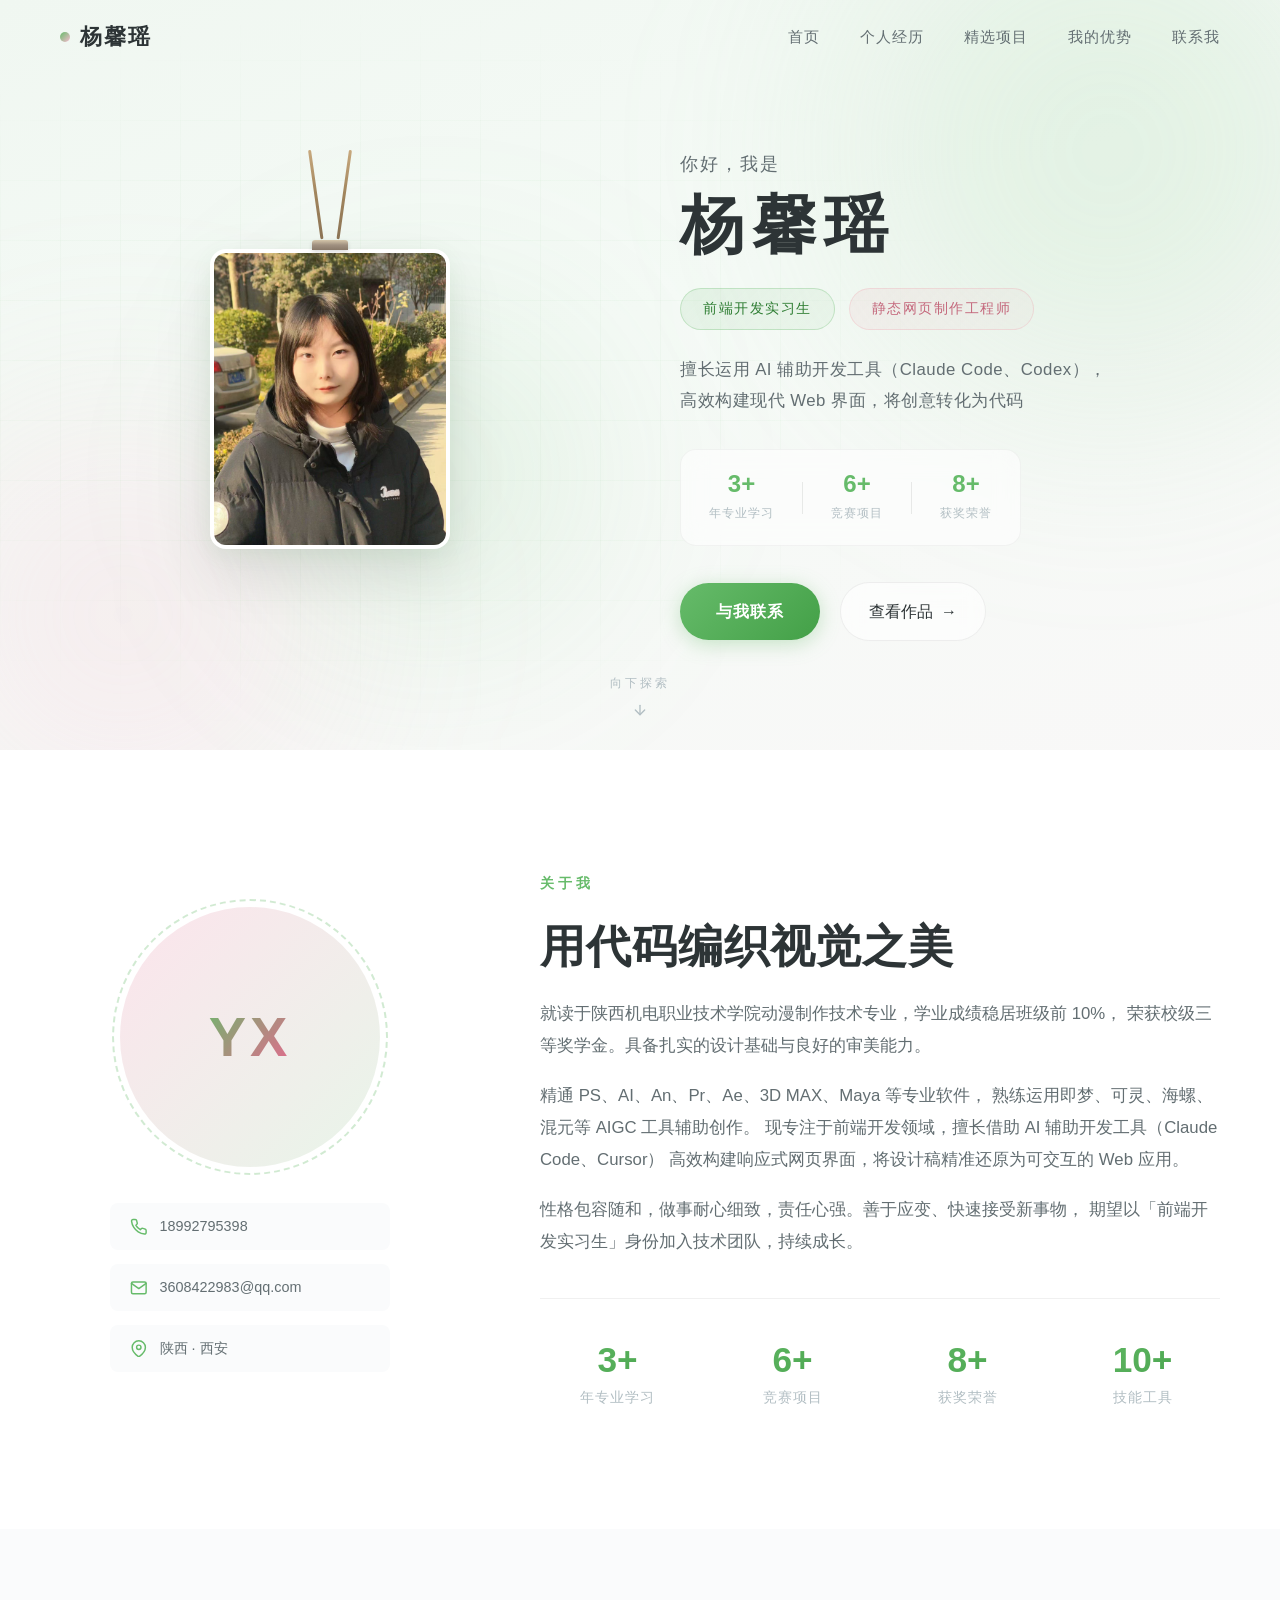
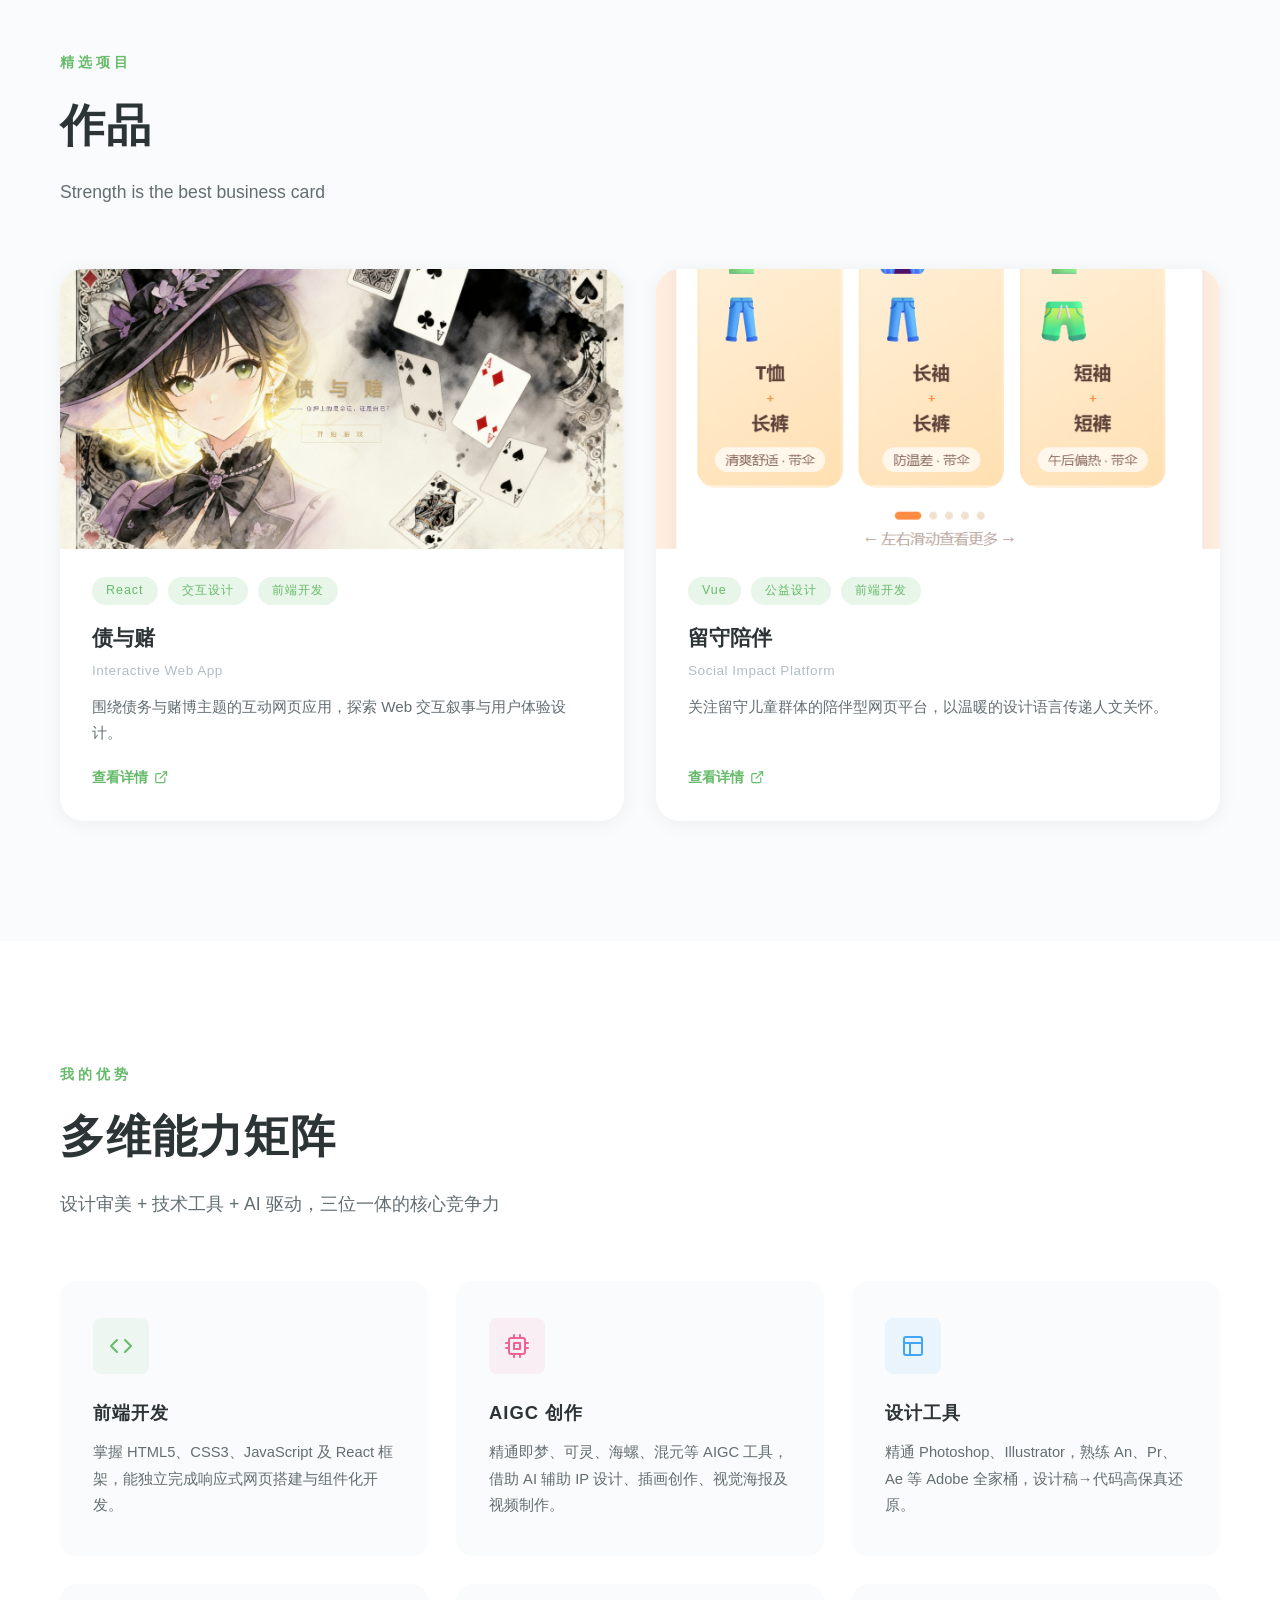
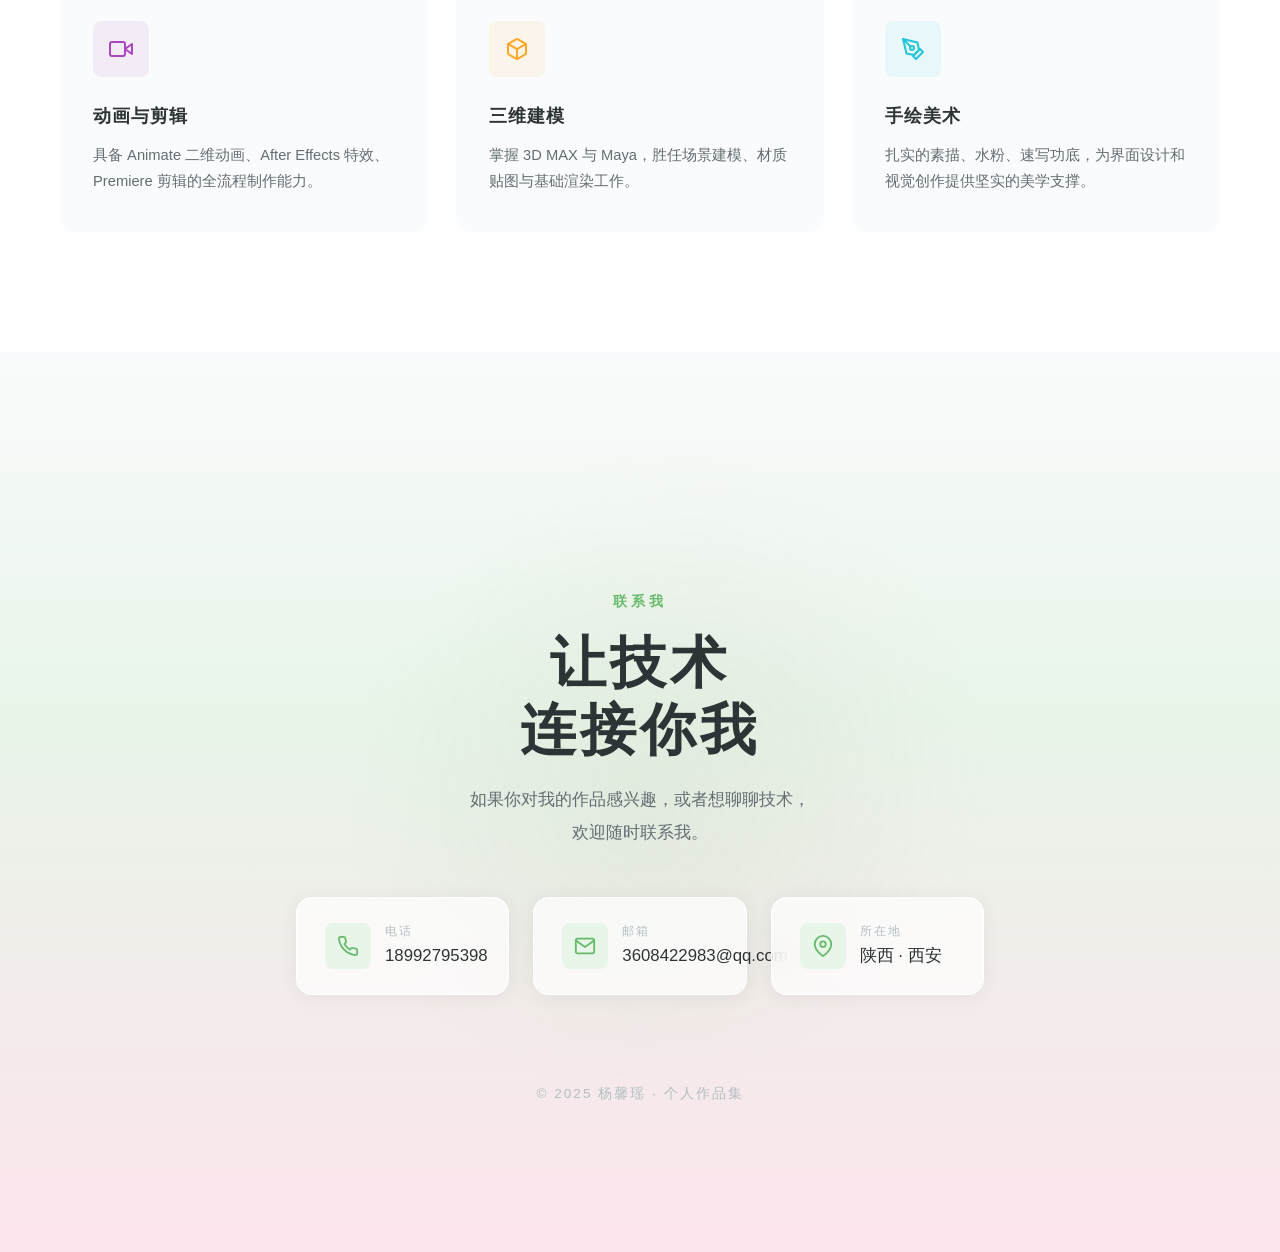
==== index.html @ 89c1836a "Deploy to GitHub Pages" ====
<!DOCTYPE html>
<html lang="zh-CN">
  <head>
    <meta charset="UTF-8" />
    <meta name="viewport" content="width=device-width, initial-scale=1.0" />
    <title>杨馨瑶 - 前端开发实习生 | 个人作品集</title>
    <link rel="icon" type="image/svg+xml" href="data:image/svg+xml,<svg xmlns='http://www.w3.org/2000/svg' viewBox='0 0 100 100'><text y='.9em' font-size='90'>💚</text></svg>" />
    <script type="module" crossorigin src="/assets/index-_uVjCyEk.js"></script>
    <link rel="stylesheet" crossorigin href="/assets/index-Brc1gllk.css">
  </head>
  <body>
    <div id="root"></div>
  </body>
</html>
---- assets/index-Brc1gllk.css ----
.navbar{position:fixed;top:0;left:0;right:0;z-index:1000;padding:20px 0;transition:all .35s cubic-bezier(.4,0,.2,1)}.navbar--scrolled{background:#ffffffd1;backdrop-filter:blur(20px);-webkit-backdrop-filter:blur(20px);padding:12px 0;box-shadow:0 1px 20px #0000000f}.navbar__inner{max-width:var(--max-width);margin:0 auto;padding:0 60px;display:flex;justify-content:space-between;align-items:center}.navbar__logo{display:flex;align-items:center;gap:10px;font-size:1.35rem;font-weight:700;color:var(--text-dark);letter-spacing:2px}.navbar__logo-dot{width:10px;height:10px;border-radius:50%;background:linear-gradient(135deg,var(--green-accent),var(--pink-mid))}.navbar__links{display:flex;gap:40px;align-items:center}.navbar__link{font-size:.95rem;color:var(--text-secondary);position:relative;padding:4px 0;transition:color var(--transition);letter-spacing:1px}.navbar__link:after{content:"";position:absolute;bottom:-2px;left:0;width:0;height:2px;background:linear-gradient(90deg,var(--green-accent),var(--pink-mid));border-radius:1px;transition:width var(--transition)}.navbar__link:hover{color:var(--text-dark)}.navbar__link:hover:after{width:100%}.hero{position:relative;min-height:100vh;display:flex;align-items:center;overflow:hidden;min-height:750px}.hero__bg{position:absolute;top:0;right:0;bottom:0;left:0;z-index:0}.hero__gradient{position:absolute;top:0;right:0;bottom:0;left:0;background:linear-gradient(160deg,#f0f7f1,#f5faf6 15%,#faf7f8 40%,#fef5f7 60%,#f5faf6 85%,#edf5ef);background-size:300% 300%;animation:gradientShift 15s ease infinite}.hero__grid-pattern{position:absolute;top:0;right:0;bottom:0;left:0;background-image:linear-gradient(rgba(102,187,106,.04) 1px,transparent 1px),linear-gradient(90deg,rgba(102,187,106,.04) 1px,transparent 1px);background-size:60px 60px;mask-image:radial-gradient(ellipse 70% 70% at 30% 50%,black 40%,transparent 70%);-webkit-mask-image:radial-gradient(ellipse 70% 70% at 30% 50%,black 40%,transparent 70%)}.hero__orb{position:absolute;border-radius:50%;filter:blur(100px);pointer-events:none}.hero__orb--1{width:600px;height:600px;background:radial-gradient(circle,rgba(165,214,167,.3),transparent);top:-20%;right:-10%;animation:float 10s ease-in-out infinite}.hero__orb--2{width:450px;height:450px;background:radial-gradient(circle,rgba(248,187,208,.28),transparent);bottom:-12%;left:-8%;animation:float 12s ease-in-out infinite 1.5s}.hero__orb--3{width:350px;height:350px;background:radial-gradient(circle,rgba(102,187,106,.2),transparent);top:40%;left:20%;animation:float 8s ease-in-out infinite .8s}.hero__container{position:relative;z-index:1;max-width:var(--max-width);margin:0 auto;padding:120px 60px 80px;width:100%;display:grid;grid-template-columns:1fr 1fr;gap:80px;align-items:center}.hero__visual{display:flex;align-items:center;justify-content:center;animation:fadeInUp .9s ease}.hero__lanyard-card{position:relative;display:flex;flex-direction:column;align-items:center;animation:lanyardSwing 5s ease-in-out infinite;transform-origin:top center}@keyframes lanyardSwing{0%,to{transform:rotate(-1.5deg)}50%{transform:rotate(1.5deg)}}.hero__lanyard-strap{width:3px;height:90px;background:linear-gradient(180deg,#c8a97e,#a0845c,#8b7355);border-radius:2px;position:absolute;top:-90px;transform-origin:top center}.hero__lanyard-strap--left{left:50%;transform:translate(-22px) rotate(-8deg)}.hero__lanyard-strap--right{right:50%;transform:translate(22px) rotate(8deg)}.hero__lanyard-clip{width:36px;height:10px;background:linear-gradient(180deg,#d4c5a9,#a09080,#8a7a6a);border-radius:3px 3px 0 0;margin-bottom:-1px;z-index:2;box-shadow:0 2px 4px #00000026}.hero__photo-card{width:240px;height:300px;border-radius:var(--radius-md);overflow:hidden;box-shadow:0 24px 60px #0000001a,0 6px 20px #66bb6a14;border:4px solid #fff;background:#f5f5f5;transition:transform .3s ease,box-shadow .3s ease}.hero__photo-card:hover{transform:translateY(-4px);box-shadow:0 28px 70px #00000024,0 8px 28px #66bb6a1f}.hero__photo{width:100%;height:100%;object-fit:cover;display:block}.hero__text{animation:fadeInUp .8s ease .15s both}.hero__greeting{font-size:1.15rem;color:var(--text-secondary);margin-bottom:12px;letter-spacing:2px}.hero__name{font-size:4rem;font-weight:800;letter-spacing:8px;margin-bottom:28px;line-height:1.1;color:var(--text-dark)}.hero__titles{display:flex;gap:14px;margin-bottom:24px;flex-wrap:wrap}.hero__title-tag{display:inline-block;padding:8px 22px;border-radius:50px;font-size:.9rem;font-weight:500;letter-spacing:1.5px;transition:all var(--transition)}.hero__title-tag--primary{background:linear-gradient(135deg,#66bb6a1f,#66bb6a0f);border:1px solid rgba(102,187,106,.3);color:#2e7d32}.hero__title-tag--secondary{background:linear-gradient(135deg,#f092a21a,#f092a20a);border:1px solid rgba(240,146,162,.25);color:#c4687c}.hero__title-tag:hover{transform:translateY(-2px);box-shadow:0 4px 12px #0000000f}.hero__subtitle{font-size:1.05rem;color:var(--text-secondary);line-height:1.9;margin-bottom:32px;letter-spacing:.5px}.hero__quick-stats{display:flex;align-items:center;gap:28px;margin-bottom:36px;padding:20px 28px;background:#ffffff8c;-webkit-backdrop-filter:blur(12px);backdrop-filter:blur(12px);border-radius:var(--radius-md);border:1px solid rgba(0,0,0,.04);width:fit-content}.hero__qstat{text-align:center}.hero__qstat-val{display:block;font-size:1.5rem;font-weight:800;color:var(--green-accent);line-height:1.2}.hero__qstat-lbl{font-size:.75rem;color:var(--text-muted);letter-spacing:1px}.hero__qstat-divider{width:1px;height:32px;background:#00000014}.hero__actions{display:flex;align-items:center;gap:20px;flex-wrap:wrap}.hero__link-secondary{display:inline-flex;align-items:center;gap:8px;padding:16px 28px;background:#fff9;color:var(--text-dark);font-size:1rem;font-weight:500;border-radius:50px;border:1px solid rgba(0,0,0,.06);transition:all var(--transition);-webkit-backdrop-filter:blur(10px);backdrop-filter:blur(10px)}.hero__link-secondary:hover{background:#ffffffe6;transform:translateY(-2px);box-shadow:0 8px 24px #00000014}.hero__link-secondary:hover .hero__arrow{transform:translate(4px)}.hero__arrow{display:inline-block;transition:transform var(--transition)}.hero__scroll{position:absolute;bottom:32px;left:50%;transform:translate(-50%);z-index:1;display:flex;flex-direction:column;align-items:center;gap:8px;color:var(--text-muted);font-size:.78rem;letter-spacing:3px;animation:float 2.5s ease-in-out infinite}.hero__scroll-icon{font-size:1rem}.about{background:var(--white)}.about__grid{display:grid;grid-template-columns:380px 1fr;gap:100px;align-items:center}.about__visual{display:flex;flex-direction:column;align-items:center;gap:36px}.about__avatar-wrap{position:relative;width:260px;height:260px}.about__avatar{width:100%;height:100%;border-radius:50%;background:linear-gradient(135deg,var(--pink-light),var(--green-light));display:flex;align-items:center;justify-content:center;position:relative;z-index:1}.about__avatar-icon{font-size:5rem;color:var(--green-accent);opacity:.7}.about__avatar-text{font-size:3.5rem;font-weight:800;letter-spacing:4px;background:linear-gradient(135deg,var(--green-accent),var(--pink-accent));-webkit-background-clip:text;-webkit-text-fill-color:transparent;background-clip:text}.about__avatar-ring{position:absolute;top:-8px;right:-8px;bottom:-8px;left:-8px;border-radius:50%;border:2px dashed var(--green-mid);animation:float 6s ease-in-out infinite;opacity:.5}.about__quick-contact{display:flex;flex-direction:column;gap:14px;width:100%;max-width:280px}.about__qc-item{display:flex;align-items:center;gap:12px;padding:12px 20px;background:var(--bg-primary);border-radius:var(--radius-sm);font-size:.9rem;color:var(--text-secondary);transition:all var(--transition)}.about__qc-item:hover{background:var(--green-light);color:var(--text-dark)}.about__qc-item svg{font-size:1.1rem;color:var(--green-accent);flex-shrink:0}.about__info{animation:fadeInUp .6s ease}.about__desc{font-size:1.05rem;color:var(--text-secondary);line-height:1.9;margin-bottom:18px}.about__stats{display:grid;grid-template-columns:repeat(4,1fr);gap:20px;margin-top:40px;padding-top:40px;border-top:1px solid rgba(0,0,0,.06)}.about__stat{text-align:center}.about__stat-value{display:block;font-size:2.2rem;font-weight:800;background:linear-gradient(135deg,var(--green-accent),var(--green-dark));-webkit-background-clip:text;-webkit-text-fill-color:transparent;background-clip:text;line-height:1.2}.about__stat-label{display:block;font-size:.85rem;color:var(--text-muted);margin-top:6px;letter-spacing:1px}.projects{background:var(--bg-primary)}.projects__header{margin-bottom:60px}.projects__grid{display:grid;grid-template-columns:repeat(2,1fr);gap:32px}.project-card{background:var(--white);border-radius:var(--radius-lg);overflow:hidden;box-shadow:var(--card-shadow);transition:all .4s cubic-bezier(.4,0,.2,1);cursor:pointer;display:flex;flex-direction:column}.project-card:hover{transform:translateY(-8px);box-shadow:var(--card-shadow-hover)}.project-card__preview{position:relative;height:280px;overflow:hidden}.project-card__img-placeholder{width:100%;height:100%;background:var(--card-color, var(--green-light));display:flex;align-items:center;justify-content:center;position:relative;transition:all .4s ease}.project-card:hover .project-card__img-placeholder{transform:scale(1.03)}.project-card__index{font-size:5rem;font-weight:800;color:#fff9;letter-spacing:4px}.project-card__img{width:100%;height:100%;background-size:cover;background-position:center;transition:all .4s ease}.project-card:hover .project-card__img{transform:scale(1.04)}.project-card__body{padding:28px 32px 32px;flex:1;display:flex;flex-direction:column}.project-card__tags{display:flex;gap:10px;flex-wrap:wrap;margin-bottom:16px}.project-card__tag{padding:4px 14px;font-size:.78rem;color:var(--green-accent);background:var(--green-light);border-radius:50px;letter-spacing:1px;font-weight:500}.project-card__title{font-size:1.3rem;font-weight:700;margin-bottom:10px;color:var(--text-dark)}.project-card__desc{font-size:.95rem;color:var(--text-secondary);line-height:1.7;flex:1}.project-card__link{display:inline-flex;align-items:center;gap:6px;margin-top:20px;font-size:.9rem;font-weight:600;color:var(--green-accent);transition:gap var(--transition)}.project-card:hover .project-card__link{gap:10px}.project-card__subtitle{display:block;font-size:.85rem;color:var(--text-muted);margin-top:-4px;margin-bottom:12px;letter-spacing:.5px}.project-card__badge{position:absolute;top:20px;right:20px;display:inline-flex;align-items:center;gap:6px;padding:6px 16px;background:linear-gradient(135deg,#ff9800,#f57c00);color:#fff;font-size:.78rem;font-weight:700;border-radius:50px;letter-spacing:1px;box-shadow:0 4px 16px #ff980059;animation:fadeInUp .5s ease .2s both}.project-card__badge svg{font-size:.85rem}.project-card--featured{border:1px solid rgba(255,152,0,.15)}.project-card--featured .project-card__img-placeholder{background:linear-gradient(135deg,#fff8e1,#fff3e0,#fce4ec)}.project-card--featured .project-card__index{background:linear-gradient(135deg,#ff9800,#f57c00);-webkit-background-clip:text;-webkit-text-fill-color:transparent;background-clip:text}.strengths{background:var(--white)}.strengths__header{margin-bottom:60px}.strengths__grid{display:grid;grid-template-columns:repeat(3,1fr);gap:28px}.strength-card{background:var(--bg-primary);border-radius:var(--radius-md);padding:36px 32px;transition:all .35s cubic-bezier(.4,0,.2,1);border:1px solid transparent}.strength-card:hover{transform:translateY(-6px);box-shadow:var(--card-shadow-hover);border-color:#0000000a;background:var(--white)}.strength-card__icon{width:56px;height:56px;border-radius:var(--radius-sm);display:flex;align-items:center;justify-content:center;font-size:1.5rem;margin-bottom:24px;transition:transform var(--transition)}.strength-card:hover .strength-card__icon{transform:scale(1.08)}.strength-card__title{font-size:1.15rem;font-weight:700;margin-bottom:12px;color:var(--text-dark);letter-spacing:1px}.strength-card__desc{font-size:.92rem;color:var(--text-secondary);line-height:1.8}.contact{position:relative;min-height:100vh;display:flex;flex-direction:column;align-items:center;justify-content:center;background:linear-gradient(180deg,var(--bg-primary) 0%,var(--green-light) 40%,var(--pink-light) 100%);overflow:hidden}.contact:before{content:"";position:absolute;top:50%;left:50%;transform:translate(-50%,-50%);width:700px;height:700px;background:radial-gradient(circle,rgba(102,187,106,.08),transparent 60%),radial-gradient(circle at 60% 40%,rgba(248,187,208,.08),transparent 50%);border-radius:50%;pointer-events:none}.contact__inner{display:flex;flex-direction:column;align-items:center;text-align:center;max-width:700px;margin:0 auto;padding:120px 60px 60px;position:relative;z-index:1}.contact__heading{font-size:3.5rem;font-weight:800;letter-spacing:4px;line-height:1.2;margin-bottom:20px;color:var(--text-dark)}.contact__desc{font-size:1.08rem;color:var(--text-secondary);line-height:1.9;margin-bottom:48px}.contact__items{display:flex;gap:24px;flex-wrap:nowrap;justify-content:center;align-items:stretch}.contact__item{display:flex;align-items:center;gap:14px;padding:24px 28px;background:#ffffffb3;-webkit-backdrop-filter:blur(16px);backdrop-filter:blur(16px);border-radius:var(--radius-md);border:1px solid rgba(255,255,255,.8);box-shadow:var(--card-shadow);transition:all var(--transition);flex:1;min-width:180px;max-width:220px;min-height:90px}.contact__item:hover{transform:translateY(-4px);box-shadow:var(--card-shadow-hover);background:#ffffffe6}.contact__item>svg{width:46px;height:46px;padding:12px;background:var(--green-light);border-radius:var(--radius-sm);color:var(--green-accent);flex-shrink:0}.contact__item>div{display:flex;flex-direction:column;justify-content:center;gap:2px;text-align:left;min-width:0}.contact__item-label{font-size:.75rem;color:var(--text-muted);letter-spacing:2px;white-space:nowrap}.contact__item>div>span:last-child{font-size:1.05rem;color:var(--text-dark);font-weight:500;white-space:nowrap}.contact__footer{text-align:center;padding:28px;font-size:.85rem;color:var(--text-muted);letter-spacing:2px;position:relative;z-index:1}:root{--bg-primary: #fafbfc;--green-light: #e8f5e9;--green-mid: #a5d6a7;--green-accent: #66bb6a;--green-dark: #43a047;--pink-light: #fce4ec;--pink-mid: #f8bbd0;--pink-accent: #f06292;--text-dark: #2d3436;--text-secondary: #636e72;--text-muted: #b2bec3;--white: #ffffff;--card-shadow: 0 2px 20px rgba(0, 0, 0, .06);--card-shadow-hover: 0 8px 40px rgba(0, 0, 0, .1);--radius-sm: 8px;--radius-md: 16px;--radius-lg: 24px;--max-width: 1700px;--transition: .3s cubic-bezier(.4, 0, .2, 1)}*,*:before,*:after{margin:0;padding:0;box-sizing:border-box}html{scroll-behavior:smooth;font-size:16px}body{font-family:PingFang SC,Microsoft YaHei,Helvetica Neue,-apple-system,sans-serif;background-color:var(--bg-primary);color:var(--text-dark);line-height:1.6;-webkit-font-smoothing:antialiased;-moz-osx-font-smoothing:grayscale;overflow-x:hidden}a{text-decoration:none;color:inherit}ul{list-style:none}img{max-width:100%;display:block}button{border:none;cursor:pointer;font-family:inherit}.container{max-width:var(--max-width);margin:0 auto;padding:0 60px}.section{padding:120px 0;position:relative}.section-label{display:inline-block;font-size:.85rem;font-weight:600;letter-spacing:4px;text-transform:uppercase;color:var(--green-accent);margin-bottom:16px}.section-title{font-size:2.8rem;font-weight:700;color:var(--text-dark);margin-bottom:16px;letter-spacing:1px}.section-desc{font-size:1.1rem;color:var(--text-secondary);max-width:600px;line-height:1.8}.btn-primary{display:inline-flex;align-items:center;gap:10px;padding:16px 36px;background:linear-gradient(135deg,var(--green-accent),var(--green-dark));color:var(--white);font-size:1rem;font-weight:600;border-radius:50px;letter-spacing:1px;transition:all var(--transition);box-shadow:0 4px 20px #66bb6a59}.btn-primary:hover{transform:translateY(-2px);box-shadow:0 8px 32px #66bb6a80}::-webkit-scrollbar{width:6px}::-webkit-scrollbar-track{background:var(--bg-primary)}::-webkit-scrollbar-thumb{background:var(--green-mid);border-radius:3px}::-webkit-scrollbar-thumb:hover{background:var(--green-accent)}@keyframes fadeInUp{0%{opacity:0;transform:translateY(30px)}to{opacity:1;transform:translateY(0)}}@keyframes float{0%,to{transform:translateY(0)}50%{transform:translateY(-10px)}}@keyframes gradientShift{0%{background-position:0% 50%}50%{background-position:100% 50%}to{background-position:0% 50%}}
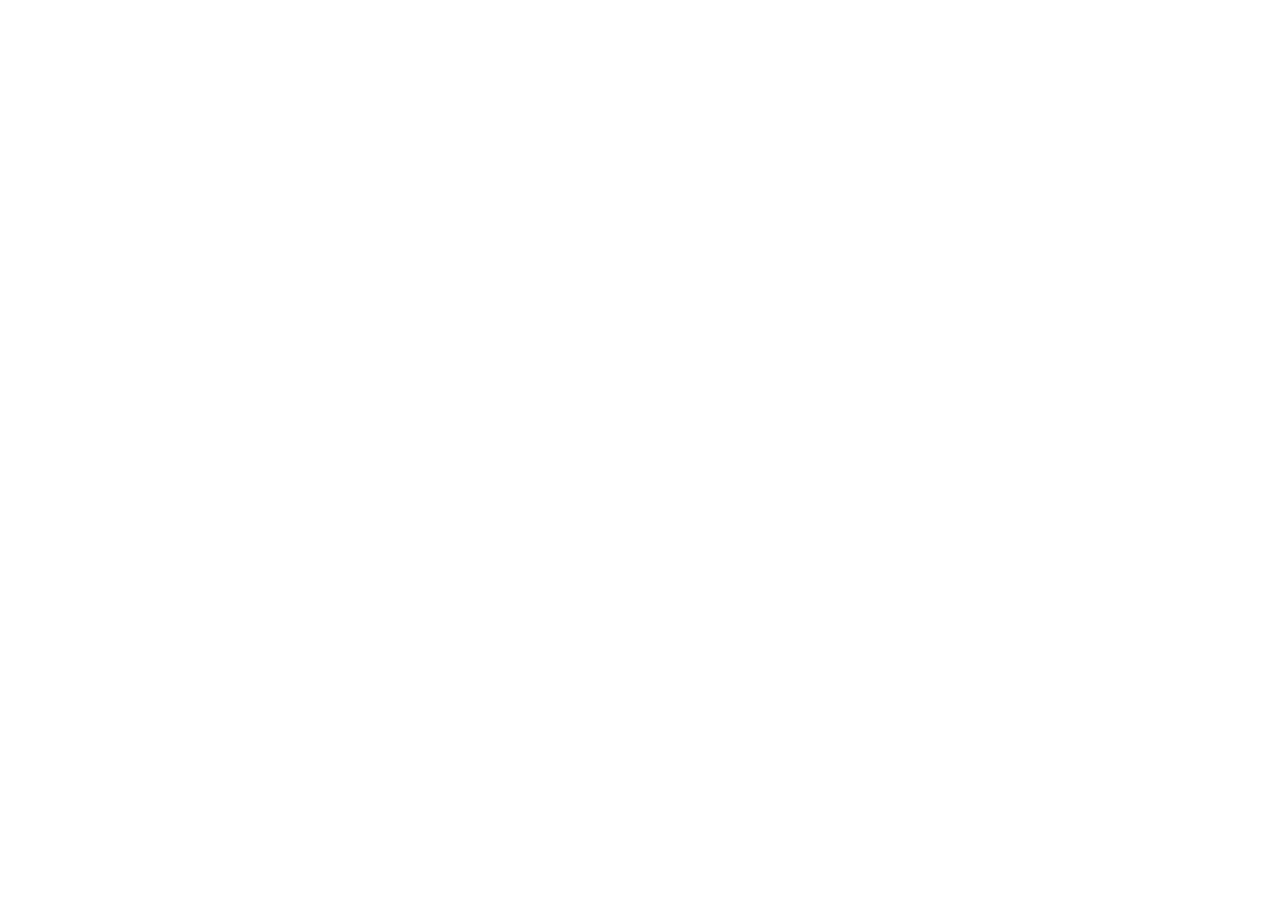
==== commit 7465805f: "Fix: add base path /portfolio/" ====
--- a/index.html
+++ b/index.html
@@ -5,8 +5,8 @@
     <meta name="viewport" content="width=device-width, initial-scale=1.0" />
     <title>杨馨瑶 - 前端开发实习生 | 个人作品集</title>
     <link rel="icon" type="image/svg+xml" href="data:image/svg+xml,<svg xmlns='http://www.w3.org/2000/svg' viewBox='0 0 100 100'><text y='.9em' font-size='90'>💚</text></svg>" />
-    <script type="module" crossorigin src="/assets/index-_uVjCyEk.js"></script>
-    <link rel="stylesheet" crossorigin href="/assets/index-Brc1gllk.css">
+    <script type="module" crossorigin src="/portfolio/assets/index-Dr1olTWb.js"></script>
+    <link rel="stylesheet" crossorigin href="/portfolio/assets/index-IXLN6StX.css">
   </head>
   <body>
     <div id="root"></div>
